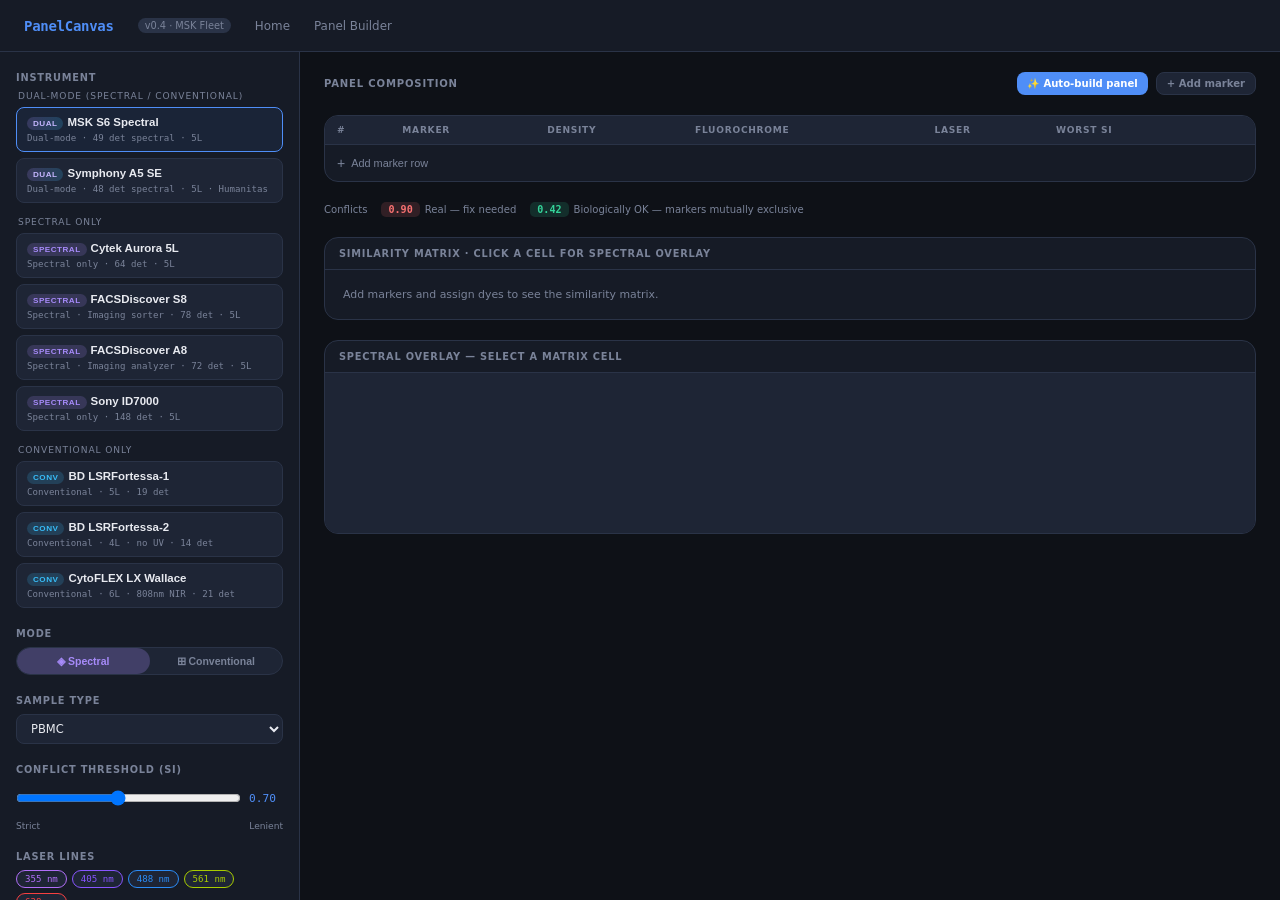
==== panel-builder.html @ 5daf6b0e "Add files via upload" ====
<!DOCTYPE html>
<html lang="en">
<head>
<meta charset="UTF-8" />
<meta name="viewport" content="width=device-width, initial-scale=1.0" />
<title>Panel Builder — PanelCanvas</title>
<style>
/* ── reset & tokens ──────────────────────────────────────────── */
*, *::before, *::after { box-sizing: border-box; margin: 0; padding: 0; }
:root {
  --bg:        #0e1117;
  --surface:   #161b26;
  --surface2:  #1e2535;
  --border:    #2a3347;
  --border2:   #3a4560;
  --text:      #e8eaf0;
  --muted:     #7a8399;
  --accent:    #4f8ef7;
  --accent2:   #6ba3ff;
  --ok:        #34d399;
  --warn:      #fbbf24;
  --danger:    #f87171;
  --spectral:  #a78bfa;
  --conv:      #38bdf8;
  --dual-a:    #a78bfa;
  --dual-b:    #38bdf8;
  --radius:    8px;
  --radius-lg: 14px;
  --font:      'IBM Plex Mono', 'Fira Code', monospace;
  --font-sans: 'Inter', system-ui, sans-serif;
}
html { font-size: 14px; }
body {
  background: var(--bg);
  color: var(--text);
  font-family: var(--font-sans);
  min-height: 100vh;
  display: grid;
  grid-template-rows: auto 1fr;
}

/* ── nav ─────────────────────────────────────────────────────── */
nav {
  background: var(--surface);
  border-bottom: 1px solid var(--border);
  padding: 0 24px;
  height: 52px;
  display: flex;
  align-items: center;
  gap: 24px;
  position: sticky; top: 0; z-index: 200;
}
.nav-logo { font-family: var(--font); font-size: 1rem; font-weight: 700;
  color: var(--accent); letter-spacing: -0.02em; }
.nav-version { font-size: .7rem; background: var(--border); color: var(--muted);
  padding: 2px 7px; border-radius: 99px; }
nav a { color: var(--muted); text-decoration: none; font-size: .85rem; }
nav a:hover { color: var(--text); }
.nav-spacer { flex: 1; }

/* ── layout shell ────────────────────────────────────────────── */
.shell {
  display: grid;
  grid-template-columns: 300px 1fr;
  gap: 0;
  height: calc(100vh - 52px);
  overflow: hidden;
}
.sidebar {
  background: var(--surface);
  border-right: 1px solid var(--border);
  overflow-y: auto;
  padding: 20px 16px;
  display: flex;
  flex-direction: column;
  gap: 20px;
}
.main {
  overflow-y: auto;
  padding: 20px 24px;
  display: flex;
  flex-direction: column;
  gap: 20px;
}

/* ── sidebar widgets ─────────────────────────────────────────── */
.widget { display: flex; flex-direction: column; gap: 8px; }
.widget-label {
  font-size: .7rem;
  text-transform: uppercase;
  letter-spacing: .08em;
  color: var(--muted);
  font-weight: 600;
}

/* ── instrument picker ───────────────────────────────────────── */
.inst-grid {
  display: flex;
  flex-direction: column;
  gap: 6px;
}
.inst-group-label {
  font-size: .65rem;
  text-transform: uppercase;
  letter-spacing: .1em;
  color: var(--muted);
  margin-top: 8px;
  padding-left: 2px;
}
.inst-group-label:first-child { margin-top: 0; }
.inst-btn {
  background: var(--surface2);
  border: 1px solid var(--border);
  border-radius: var(--radius);
  padding: 8px 10px;
  cursor: pointer;
  text-align: left;
  transition: border-color .15s, background .15s;
  width: 100%;
}
.inst-btn:hover { border-color: var(--border2); background: #252d40; }
.inst-btn.active {
  border-color: var(--accent);
  background: rgba(79,142,247,.08);
}
.inst-btn-name {
  font-size: .82rem;
  font-weight: 600;
  color: var(--text);
  margin-bottom: 3px;
}
.inst-btn-badge {
  font-size: .65rem;
  color: var(--muted);
  font-family: var(--font);
}
.type-pill {
  display: inline-block;
  font-size: .58rem;
  font-weight: 700;
  text-transform: uppercase;
  letter-spacing: .06em;
  padding: 2px 6px;
  border-radius: 99px;
  margin-right: 4px;
}
.pill-spectral { background: rgba(167,139,250,.18); color: var(--spectral); }
.pill-conv     { background: rgba(56,189,248,.18);  color: var(--conv); }
.pill-dual     { background: linear-gradient(90deg,rgba(167,139,250,.2),rgba(56,189,248,.2));
                 color: #c4b5fd; }

/* ── mode toggle (dual instruments) ─────────────────────────── */
.mode-toggle-wrap {
  display: none;
  align-items: center;
  gap: 0;
  background: var(--surface2);
  border: 1px solid var(--border);
  border-radius: 99px;
  overflow: hidden;
  width: 100%;
}
.mode-toggle-wrap.visible { display: flex; }
.mode-btn {
  flex: 1;
  background: transparent;
  border: none;
  color: var(--muted);
  font-size: .75rem;
  font-weight: 600;
  padding: 7px 0;
  cursor: pointer;
  border-radius: 99px;
  transition: background .15s, color .15s;
  text-align: center;
}
.mode-btn.active-spectral {
  background: rgba(167,139,250,.25);
  color: var(--spectral);
}
.mode-btn.active-conv {
  background: rgba(56,189,248,.25);
  color: var(--conv);
}

/* ── sidebar selects / inputs ────────────────────────────────── */
select, input[type="range"], input[type="number"] {
  background: var(--surface2);
  border: 1px solid var(--border);
  border-radius: var(--radius);
  color: var(--text);
  font-family: var(--font-sans);
  font-size: .82rem;
  padding: 6px 10px;
  width: 100%;
  outline: none;
}
select:focus, input:focus { border-color: var(--accent); }
.threshold-row {
  display: flex; align-items: center; gap: 8px;
}
.threshold-val {
  font-family: var(--font);
  font-size: .8rem;
  color: var(--accent);
  min-width: 34px;
}
.threshold-labels { display: flex; justify-content: space-between;
  font-size: .65rem; color: var(--muted); }

.laser-chips { display: flex; flex-wrap: wrap; gap: 5px; }
.laser-chip {
  font-family: var(--font);
  font-size: .65rem;
  padding: 3px 8px;
  border-radius: 99px;
  border: 1px solid transparent;
  background: var(--surface2);
}

/* ── stat pills ──────────────────────────────────────────────── */
.stats { display: grid; grid-template-columns: 1fr 1fr; gap: 6px; }
.stat {
  background: var(--surface2);
  border: 1px solid var(--border);
  border-radius: var(--radius);
  padding: 8px 10px;
}
.stat-label { font-size: .62rem; color: var(--muted); margin-bottom: 2px;
  text-transform: uppercase; letter-spacing: .06em; }
.stat-val { font-family: var(--font); font-size: 1rem; font-weight: 700;
  color: var(--text); }
.stat-sub { font-size: .6rem; color: var(--muted); margin-top: 1px; }

/* ── action buttons ──────────────────────────────────────────── */
.btn {
  border: none; border-radius: var(--radius); cursor: pointer;
  font-family: var(--font-sans); font-weight: 600; padding: 8px 14px;
  font-size: .8rem; transition: opacity .15s, background .15s;
}
.btn:hover { opacity: .88; }
.btn-primary { background: var(--accent); color: #fff; }
.btn-ghost   { background: var(--surface2); color: var(--muted);
  border: 1px solid var(--border); }
.btn-sm { padding: 5px 10px; font-size: .72rem; }
.btn-row { display: flex; gap: 8px; flex-wrap: wrap; }
.btn-full { width: 100%; }

/* ── upload area ─────────────────────────────────────────────── */
.upload-area {
  border: 1px dashed var(--border);
  border-radius: var(--radius);
  padding: 10px 12px;
  text-align: center;
  font-size: .72rem;
  color: var(--muted);
  cursor: pointer;
  transition: border-color .15s;
  display: flex; align-items: center; justify-content: center; gap: 6px;
}
.upload-area:hover { border-color: var(--accent); color: var(--accent); }
.upload-area input { display: none; }

/* ── main panel table ────────────────────────────────────────── */
.section-head {
  display: flex;
  align-items: center;
  gap: 10px;
  justify-content: space-between;
}
.section-title {
  font-size: .72rem;
  text-transform: uppercase;
  letter-spacing: .08em;
  color: var(--muted);
  font-weight: 600;
}
.table-wrap {
  background: var(--surface);
  border: 1px solid var(--border);
  border-radius: var(--radius-lg);
  overflow-y: auto;
  max-height: 400px;
}
table {
  width: 100%;
  border-collapse: collapse;
  font-size: .82rem;
}
thead th {
  background: var(--surface2);
  text-align: left;
  padding: 9px 12px;
  font-size: .65rem;
  text-transform: uppercase;
  letter-spacing: .08em;
  color: var(--muted);
  font-weight: 700;
  border-bottom: 1px solid var(--border);
}
tbody tr {
  border-bottom: 1px solid var(--border);
  transition: background .1s;
}
tbody tr:last-child { border-bottom: none; }
tbody tr:hover { background: rgba(79,142,247,.04); }
td { padding: 8px 12px; vertical-align: middle; }
td select, td input[type="text"] {
  background: transparent;
  border: 1px solid transparent;
  border-radius: 5px;
  color: var(--text);
  font-size: .8rem;
  padding: 3px 6px;
  width: 100%;
  outline: none;
}
td select:focus, td input[type="text"]:focus {
  border-color: var(--accent);
  background: var(--surface2);
}
.si-badge {
  display: inline-block;
  font-family: var(--font);
  font-size: .72rem;
  padding: 2px 7px;
  border-radius: 5px;
  font-weight: 700;
}
.si-ok   { background: rgba(52,211,153,.15); color: var(--ok); }
.si-warn { background: rgba(251,191,36,.15);  color: var(--warn); }
.si-bad  { background: rgba(248,113,113,.15); color: var(--danger); }
.si-none { color: var(--muted); }
.del-btn {
  background: none; border: none; cursor: pointer; color: var(--muted);
  font-size: 1rem; padding: 2px 6px; border-radius: 5px;
  transition: color .15s, background .15s;
}
.del-btn:hover { color: var(--danger); background: rgba(248,113,113,.12); }
.add-row-btn {
  background: none; border: none; color: var(--muted); cursor: pointer;
  font-size: .78rem; padding: 10px 12px; text-align: left; width: 100%;
  transition: color .15s; display: flex; align-items: center; gap: 6px;
}
.add-row-btn:hover { color: var(--accent); }
.empty-state {
  padding: 40px 20px;
  text-align: center;
  color: var(--muted);
  font-size: .85rem;
}
.empty-icon { font-size: 1.5rem; margin-bottom: 8px; }

/* ── SPECTRAL: SI matrix ─────────────────────────────────────── */
.matrix-wrap {
  background: var(--surface);
  border: 1px solid var(--border);
  border-radius: var(--radius-lg);
  overflow: auto;
  max-height: 420px;
}
.matrix-title { font-size: .7rem; color: var(--muted); padding: 10px 14px;
  border-bottom: 1px solid var(--border); text-transform: uppercase;
  letter-spacing: .08em; font-weight: 600; }
.matrix-table { border-collapse: collapse; font-size: .72rem; font-family: var(--font); }
.matrix-table th, .matrix-table td {
  border: 1px solid var(--border);
  padding: 4px 7px;
  text-align: center;
  min-width: 50px;
  white-space: nowrap;
}
.matrix-table th { background: var(--surface2); color: var(--muted); font-weight: 600; }
.mt-diag { background: var(--surface2); color: var(--border2); }
.mt-ok   { background: rgba(52,211,153,.10);  color: var(--ok); }
.mt-warn { background: rgba(251,191,36,.10);  color: var(--warn); }
.mt-bad  { background: rgba(248,113,113,.12); color: var(--danger); cursor: pointer; }
.mt-bio  { opacity: .4; }
.mt-empty { color: var(--border2); }

/* ── CONVENTIONAL: detector grid ────────────────────────────── */
#conv-view { display: none; flex-direction: column; gap: 20px; }
#conv-view.visible { display: flex; }
#spectral-view { display: none; flex-direction: column; gap: 20px; }
#spectral-view.visible { display: flex; }

.det-grid-wrap {
  background: var(--surface);
  border: 1px solid var(--border);
  border-radius: var(--radius-lg);
  overflow: hidden;
}
.det-grid-head {
  padding: 10px 14px;
  border-bottom: 1px solid var(--border);
  font-size: .7rem; color: var(--muted); text-transform: uppercase;
  letter-spacing: .08em; font-weight: 600;
  display: flex; align-items: center; justify-content: space-between;
}
.det-grid {
  display: grid;
  grid-template-columns: repeat(auto-fill, minmax(150px, 1fr));
  gap: 1px;
  background: var(--border);
}
.det-cell {
  background: var(--surface2);
  padding: 10px 12px;
  display: flex;
  flex-direction: column;
  gap: 4px;
  min-height: 72px;
  transition: background .15s;
}
.det-cell.status-empty  { background: var(--surface2); }
.det-cell.status-ok     { background: rgba(52,211,153,.07); }
.det-cell.status-clash  { background: rgba(248,113,113,.1); }
.det-laser {
  font-size: .58rem; text-transform: uppercase; letter-spacing: .08em;
  font-weight: 700; margin-bottom: 1px;
}
.det-name { font-size: .7rem; font-weight: 600; color: var(--text); }
.det-filter { font-family: var(--font); font-size: .62rem; color: var(--muted); }
.det-dye {
  font-size: .68rem;
  font-family: var(--font);
  padding: 2px 6px;
  border-radius: 4px;
  margin-top: 2px;
  background: rgba(79,142,247,.15);
  color: var(--accent2);
  display: flex; align-items: center; justify-content: space-between;
  gap: 4px;
}
.det-dye.clash { background: rgba(248,113,113,.2); color: var(--danger); }
.det-marker { font-size: .58rem; color: var(--muted); }
.det-empty-label { font-size: .62rem; color: var(--border2); font-style: italic; }

/* ── spread conflicts panel ──────────────────────────────────── */
.conflict-list {
  display: flex;
  flex-direction: column;
  gap: 6px;
}
.conflict-card {
  background: var(--surface2);
  border: 1px solid var(--border);
  border-left: 3px solid var(--warn);
  border-radius: var(--radius);
  padding: 10px 12px;
  font-size: .75rem;
}
.conflict-card.level-high, .conflict-card.level-detector {
  border-left-color: var(--danger);
}
.conflict-card.level-moderate { border-left-color: var(--warn); }
.conflict-pair {
  font-family: var(--font);
  font-weight: 700;
  font-size: .78rem;
  color: var(--text);
  margin-bottom: 4px;
}
.conflict-type {
  display: inline-block;
  font-size: .6rem;
  text-transform: uppercase;
  letter-spacing: .06em;
  padding: 1px 6px;
  border-radius: 99px;
  margin-right: 6px;
}
.ct-detector  { background: rgba(248,113,113,.2); color: var(--danger); }
.ct-tandem    { background: rgba(251,191,36,.18);  color: var(--warn); }
.ct-spread    { background: rgba(167,139,250,.18); color: var(--spectral); }
.conflict-note { color: var(--muted); margin-top: 4px; line-height: 1.5; }
.no-conflicts {
  padding: 20px;
  text-align: center;
  color: var(--muted);
  font-size: .8rem;
}

/* ── modal ───────────────────────────────────────────────────── */
.modal-backdrop {
  display: none; position: fixed; inset: 0; z-index: 500;
  background: rgba(0,0,0,.6);
  align-items: center; justify-content: center;
  backdrop-filter: blur(3px);
}
.modal-backdrop.open { display: flex; }
.modal {
  background: var(--surface);
  border: 1px solid var(--border2);
  border-radius: var(--radius-lg);
  padding: 24px;
  width: 420px;
  max-width: 95vw;
  max-height: 85vh;
  overflow-y: auto;
  display: flex;
  flex-direction: column;
  gap: 16px;
}
.modal-title {
  font-size: 1rem;
  font-weight: 700;
  display: flex;
  justify-content: space-between;
  align-items: center;
}
.modal-close {
  background: none; border: none; color: var(--muted); cursor: pointer;
  font-size: 1.2rem; line-height: 1;
}
.modal-close:hover { color: var(--text); }
.modal label { font-size: .78rem; color: var(--muted); display: block; margin-bottom: 4px; }
.modal input[type="text"], .modal select, .modal textarea {
  background: var(--surface2); border: 1px solid var(--border);
  border-radius: var(--radius); color: var(--text); font-family: var(--font-sans);
  font-size: .82rem; padding: 8px 10px; width: 100%; outline: none;
  resize: vertical;
}
.modal input:focus, .modal select:focus, .modal textarea:focus { border-color: var(--accent); }
.suggested-dyes { display: flex; flex-wrap: wrap; gap: 5px; }
.sug-chip {
  background: var(--surface2); border: 1px solid var(--border);
  border-radius: 99px; font-size: .68rem; font-family: var(--font);
  padding: 3px 10px; cursor: pointer; color: var(--text);
  transition: border-color .12s, background .12s;
}
.sug-chip:hover { border-color: var(--accent); background: rgba(79,142,247,.1); }
.sug-chip.selected { border-color: var(--accent); background: rgba(79,142,247,.18); color: var(--accent); }

/* ── auto-build modal ────────────────────────────────────────── */
.auto-mode-tabs { display: flex; gap: 0; border: 1px solid var(--border);
  border-radius: var(--radius); overflow: hidden; }
.auto-tab { flex: 1; background: transparent; border: none; color: var(--muted);
  font-size: .75rem; padding: 7px; cursor: pointer; transition: background .12s, color .12s; }
.auto-tab.active { background: rgba(79,142,247,.15); color: var(--accent); font-weight: 600; }
.viability-row { display: flex; gap: 8px; align-items: center; }

/* ── spectral overlay (mini) ─────────────────────────────────── */
.overlay-panel {
  background: var(--surface);
  border: 1px solid var(--border);
  border-radius: var(--radius-lg);
  overflow: hidden;
}
.overlay-head {
  padding: 10px 14px;
  border-bottom: 1px solid var(--border);
  font-size: .7rem; color: var(--muted); text-transform: uppercase;
  letter-spacing: .08em; font-weight: 600;
}
canvas#overlay-canvas {
  display: block;
  width: 100%;
  height: 160px;
  background: var(--surface2);
}

/* ── scrollbar ───────────────────────────────────────────────── */
::-webkit-scrollbar { width: 6px; height: 6px; }
::-webkit-scrollbar-track { background: transparent; }
::-webkit-scrollbar-thumb { background: var(--border2); border-radius: 99px; }
::-webkit-scrollbar-thumb:hover { background: var(--muted); }

/* ── toast ───────────────────────────────────────────────────── */
#toast {
  position: fixed; bottom: 24px; left: 50%; transform: translateX(-50%);
  background: var(--surface2); border: 1px solid var(--border2);
  color: var(--text); padding: 8px 18px; border-radius: 99px;
  font-size: .8rem; z-index: 999;
  opacity: 0; transition: opacity .2s;
  pointer-events: none;
}
#toast.show { opacity: 1; }
</style>
</head>
<body>

<!-- ── NAV ─────────────────────────────────────────────────── -->
<nav>
  <span class="nav-logo">PanelCanvas</span>
  <span class="nav-version">v0.4 · MSK Fleet</span>
  <a href="index.html">Home</a>
  <a href="panel-builder.html">Panel Builder</a>
  <span class="nav-spacer"></span>
</nav>

<!-- ── SHELL ───────────────────────────────────────────────── -->
<div class="shell">

  <!-- ── SIDEBAR ──────────────────────────────────────────── -->
  <aside class="sidebar">

    <!-- Instrument picker -->
    <div class="widget">
      <div class="widget-label">Instrument</div>
      <div class="inst-grid" id="inst-grid">
        <!-- populated by JS -->
      </div>
    </div>

    <!-- Mode toggle (dual-mode instruments only) -->
    <div class="widget" id="mode-toggle-widget" style="display:none">
      <div class="widget-label">Mode</div>
      <div class="mode-toggle-wrap visible" id="mode-toggle">
        <button class="mode-btn" id="mode-btn-spectral" onclick="setMode('spectral')">◈ Spectral</button>
        <button class="mode-btn" id="mode-btn-conv"     onclick="setMode('conventional')">⊞ Conventional</button>
      </div>
    </div>

    <!-- Sample type -->
    <div class="widget">
      <div class="widget-label">Sample type</div>
      <select id="sample-type">
        <option>PBMC</option>
        <option>Tumor digest</option>
        <option>Whole blood</option>
        <option>Bone marrow</option>
        <option>Lymph node</option>
        <option>BAL / Bronchoalveolar</option>
        <option>Other</option>
      </select>
    </div>

    <!-- Conflict threshold (spectral only) -->
    <div class="widget" id="threshold-widget">
      <div class="widget-label">Conflict threshold (SI)</div>
      <div class="threshold-row">
        <input type="range" id="si-threshold" min="0.50" max="0.95" step="0.01" value="0.70"
          oninput="document.getElementById('threshold-val').textContent=parseFloat(this.value).toFixed(2); renderAll()">
        <span class="threshold-val" id="threshold-val">0.70</span>
      </div>
      <div class="threshold-labels"><span>Strict</span><span>Lenient</span></div>
    </div>

    <!-- Laser chips -->
    <div class="widget">
      <div class="widget-label">Laser lines</div>
      <div class="laser-chips" id="laser-chips"></div>
    </div>

    <!-- Upload spectra (spectral only) -->
    <div class="widget" id="upload-widget">
      <div class="widget-label">Reference spectra (CSV)</div>
      <label class="upload-area">
        ↑ Upload your spectra CSV
        <input type="file" id="spectra-upload" accept=".csv">
      </label>
      <button class="btn btn-ghost btn-sm" onclick="downloadSpectraTemplate()">↓ Download template</button>
    </div>

    <!-- Export -->
    <div class="widget">
      <button class="btn btn-ghost btn-full" onclick="exportCSV()">↓ Export panel CSV</button>
    </div>

    <!-- Stats -->
    <div class="widget">
      <div class="widget-label">Summary</div>
      <div class="stats">
        <div class="stat">
          <div class="stat-label">Markers</div>
          <div class="stat-val" id="stat-markers">0</div>
        </div>
        <div class="stat">
          <div class="stat-label">Assigned dyes</div>
          <div class="stat-val" id="stat-dyes">0</div>
        </div>
        <div class="stat">
          <div class="stat-label" id="stat-score-label">Worst SI</div>
          <div class="stat-val" id="stat-score">—</div>
          <div class="stat-sub" id="stat-score-sub">Excluding bio pairs</div>
        </div>
        <div class="stat">
          <div class="stat-label">Real conflicts</div>
          <div class="stat-val" id="stat-conflicts">—</div>
          <div class="stat-sub">Biologically relevant</div>
        </div>
      </div>
    </div>

  </aside>

  <!-- ── MAIN ─────────────────────────────────────────────── -->
  <main class="main">

    <!-- Panel table -->
    <div class="section-head">
      <span class="section-title">Panel composition</span>
      <div class="btn-row">
        <button class="btn btn-primary btn-sm" onclick="openAutoModal()">✨ Auto-build panel</button>
        <button class="btn btn-ghost btn-sm" onclick="addRow()">+ Add marker</button>
      </div>
    </div>

    <div class="table-wrap">
      <table id="panel-table">
        <thead>
          <tr>
            <th>#</th>
            <th>Marker</th>
            <th>Density</th>
            <th>Fluorochrome</th>
            <th>Laser</th>
            <th id="score-col-head">Worst SI</th>
            <th></th>
          </tr>
        </thead>
        <tbody id="panel-tbody"></tbody>
      </table>
      <button class="add-row-btn" onclick="addRow()">
        <span style="font-size:1rem">+</span> Add marker row
      </button>
    </div>

    <!-- ── SPECTRAL VIEW ────────────────────────────────── -->
    <div id="spectral-view">

      <!-- Conflict legend -->
      <div class="btn-row" style="font-size:.72rem; color:var(--muted); align-items:center; gap:14px">
        <span>Conflicts</span>
        <span style="display:flex;align-items:center;gap:5px">
          <span class="si-badge si-bad">0.90</span> Real — fix needed
        </span>
        <span style="display:flex;align-items:center;gap:5px">
          <span class="si-badge si-ok">0.42</span> Biologically OK — markers mutually exclusive
        </span>
      </div>

      <!-- SI matrix -->
      <div class="matrix-wrap">
        <div class="matrix-title">Similarity matrix · Click a cell for spectral overlay</div>
        <div id="matrix-container" style="padding:10px"></div>
      </div>

      <!-- Spectral overlay -->
      <div class="overlay-panel">
        <div class="overlay-head" id="overlay-title">Spectral overlay — select a matrix cell</div>
        <canvas id="overlay-canvas" height="160"></canvas>
      </div>

    </div>

    <!-- ── CONVENTIONAL VIEW ────────────────────────────── -->
    <div id="conv-view">

      <!-- Detector occupancy grid -->
      <div class="det-grid-wrap">
        <div class="det-grid-head">
          <span>Detector occupancy</span>
          <span style="font-size:.65rem">
            <span style="color:var(--ok)">● Assigned</span> &nbsp;
            <span style="color:var(--danger)">● Clash</span> &nbsp;
            <span style="color:var(--border2)">○ Empty</span>
          </span>
        </div>
        <div class="det-grid" id="det-grid"></div>
      </div>

      <!-- Spread / tandem conflicts -->
      <div class="section-head">
        <span class="section-title">Spillover &amp; tandem conflicts</span>
      </div>
      <div class="conflict-list" id="spread-conflict-list">
        <div class="no-conflicts" id="no-conflicts-msg">No conflicts — panel looks clean ✓</div>
      </div>

    </div>

  </main>
</div>

<!-- ── ADD MARKER MODAL ─────────────────────────────────── -->
<div class="modal-backdrop" id="add-modal">
  <div class="modal">
    <div class="modal-title">
      Add marker
      <button class="modal-close" onclick="closeModal('add-modal')">✕</button>
    </div>
    <div>
      <label>Marker</label>
      <input type="text" id="modal-marker" placeholder="e.g. CD3, CD8a, FOXP3" autocomplete="off"
        oninput="updateSuggestedDyes(this.value)">
    </div>
    <div>
      <label>Fluorochrome (optional)</label>
      <input type="text" id="modal-fluoro" placeholder="Type or pick below" autocomplete="off">
    </div>
    <div>
      <label>Suggested dyes</label>
      <div class="suggested-dyes" id="suggested-dyes-container"></div>
    </div>
    <div class="btn-row">
      <button class="btn btn-ghost" onclick="closeModal('add-modal')">Cancel</button>
      <button class="btn btn-primary" onclick="confirmAddMarker()">Add to panel</button>
    </div>
  </div>
</div>

<!-- ── AUTO-BUILD MODAL ─────────────────────────────────── -->
<div class="modal-backdrop" id="auto-modal">
  <div class="modal" style="width:500px">
    <div class="modal-title">
      ✨ Auto-build panel
      <button class="modal-close" onclick="closeModal('auto-modal')">✕</button>
    </div>

    <div>
      <div class="widget-label" style="margin-bottom:6px">Mode</div>
      <div class="auto-mode-tabs">
        <button class="auto-tab active" id="auto-tab-scratch" onclick="setAutoTab('scratch')">From scratch</button>
        <button class="auto-tab" id="auto-tab-fill"   onclick="setAutoTab('fill')">Fill gaps</button>
        <button class="auto-tab" id="auto-tab-suggest" onclick="setAutoTab('suggest')">Suggest missing</button>
      </div>
    </div>

    <div>
      <label>Markers (comma- or newline-separated)</label>
      <textarea id="auto-markers" rows="6"
        placeholder="CD3, CD4, CD8a, CD19, NK1.1, FoxP3&#10;&#10;Type marker names. Unknown names get density 'medium'."></textarea>
    </div>

    <div>
      <label>Viability dye (lock before auto-building rest)</label>
      <div class="viability-row">
        <select id="auto-viab">
          <option value="">— Let auto-builder pick —</option>
          <!-- populated by JS from DYE_CATALOG when available -->
        </select>
      </div>
    </div>

    <div class="btn-row">
      <button class="btn btn-ghost" onclick="closeModal('auto-modal')">Cancel</button>
      <button class="btn btn-primary" onclick="runAutoBuild()">Generate panel</button>
    </div>

    <div id="auto-proposal" style="display:none">
      <div class="section-title" style="margin-bottom:8px">Proposed panel</div>
      <div id="auto-proposal-body"></div>
      <div class="btn-row" style="margin-top:10px">
        <button class="btn btn-ghost" onclick="runAutoBuild()">Try again</button>
        <button class="btn btn-primary" onclick="applyAutoBuild()">Apply to panel</button>
      </div>
    </div>
  </div>
</div>

<!-- ── TOAST ─────────────────────────────────────────────── -->
<div id="toast"></div>

<!-- ── SCRIPTS ───────────────────────────────────────────── -->
<script src="js/instruments.js"></script>
<script src="js/conventional_spread.js"></script>
<script src="js/scoring.js"></script>
<script src="js/dyes.js"></script>
<script src="js/markers.js"></script>
<script src="js/coexpression.js"></script>

<script>
/* ════════════════════════════════════════════════════════════════
   STATE
   ════════════════════════════════════════════════════════════════ */
let currentInstrumentId = 's6';
let currentMode = 'spectral';   // 'spectral' | 'conventional'
let panelRows = [];             // {id, marker, density, fluorochrome}
let nextId = 1;
let autoTabMode = 'scratch';
let pendingAutoBuild = [];

const DENSITIES = ['high', 'medium', 'low', 'very low'];

/* ════════════════════════════════════════════════════════════════
   INSTRUMENT PICKER
   ════════════════════════════════════════════════════════════════ */
function buildInstGrid() {
  const grid = document.getElementById('inst-grid');
  grid.innerHTML = '';

  const groups = [
    { label: 'Dual-mode (spectral / conventional)', ids: ['s6','a5se'] },
    { label: 'Spectral only', ids: ['aurora5L','s8','a8','id7000'] },
    { label: 'Conventional only', ids: ['fortessa1','fortessa2','cytoflexLX'] },
  ];

  groups.forEach(g => {
    const gl = document.createElement('div');
    gl.className = 'inst-group-label';
    gl.textContent = g.label;
    grid.appendChild(gl);

    g.ids.forEach(id => {
      const inst = INSTRUMENTS[id];
      if (!inst) return;
      const btn = document.createElement('button');
      btn.className = 'inst-btn' + (id === currentInstrumentId ? ' active' : '');
      btn.dataset.id = id;

      const pillClass = inst.type === 'dual' ? 'pill-dual' :
                        inst.type === 'spectral' ? 'pill-spectral' : 'pill-conv';
      const pillLabel = inst.type === 'dual' ? 'Dual' :
                        inst.type === 'spectral' ? 'Spectral' : 'Conv';

      btn.innerHTML = `
        <div class="inst-btn-name"><span class="type-pill ${pillClass}">${pillLabel}</span>${inst.name}</div>
        <div class="inst-btn-badge">${inst.badge}</div>
      `;
      btn.onclick = () => selectInstrument(id);
      grid.appendChild(btn);
    });
  });
}

function selectInstrument(id) {
  currentInstrumentId = id;
  const inst = INSTRUMENTS[id];
  // Set mode to instrument's default
  currentMode = inst.defaultMode || inst.type;
  if (currentMode === 'dual') currentMode = 'spectral';

  // Update active state in grid
  document.querySelectorAll('.inst-btn').forEach(b => {
    b.classList.toggle('active', b.dataset.id === id);
  });

  // Show/hide mode toggle
  const modeWidget = document.getElementById('mode-toggle-widget');
  modeWidget.style.display = inst.type === 'dual' ? '' : 'none';
  updateModeToggleUI();

  // Update laser chips
  renderLaserChips(inst.lasers);

  // Update score column label
  updateScoreColLabel();

  // Threshold + upload only for spectral
  const isSpectral = currentMode === 'spectral';
  document.getElementById('threshold-widget').style.display = isSpectral ? '' : 'none';
  document.getElementById('upload-widget').style.display = isSpectral ? '' : 'none';

  renderAll();
}

function setMode(mode) {
  currentMode = mode;
  updateModeToggleUI();
  updateScoreColLabel();

  const isSpectral = mode === 'spectral';
  document.getElementById('threshold-widget').style.display = isSpectral ? '' : 'none';
  document.getElementById('upload-widget').style.display = isSpectral ? '' : 'none';

  renderAll();
}

function updateModeToggleUI() {
  const bs = document.getElementById('mode-btn-spectral');
  const bc = document.getElementById('mode-btn-conv');
  bs.className = 'mode-btn' + (currentMode === 'spectral' ? ' active-spectral' : '');
  bc.className = 'mode-btn' + (currentMode === 'conventional' ? ' active-conv' : '');
}

function updateScoreColLabel() {
  const lbl = document.getElementById('score-col-head');
  lbl.textContent = currentMode === 'conventional' ? 'Conflict' : 'Worst SI';
  const statLbl = document.getElementById('stat-score-label');
  statLbl.textContent = currentMode === 'conventional' ? 'Conflicts' : 'Worst SI';
}

function renderLaserChips(lasers) {
  const cont = document.getElementById('laser-chips');
  cont.innerHTML = '';
  (lasers || []).forEach(nm => {
    const chip = document.createElement('span');
    chip.className = 'laser-chip';
    const color = (window.LASER_COLORS || {})[nm] || '#888';
    chip.style.borderColor = color;
    chip.style.color = color;
    chip.textContent = nm + ' nm';
    cont.appendChild(chip);
  });
}

/* ════════════════════════════════════════════════════════════════
   PANEL TABLE
   ════════════════════════════════════════════════════════════════ */
function addRow(marker='', density='medium', fluoro='') {
  panelRows.push({ id: nextId++, marker, density, fluorochrome: fluoro });
  renderPanelTable();
  renderAll();
}

function deleteRow(id) {
  panelRows = panelRows.filter(r => r.id !== id);
  renderPanelTable();
  renderAll();
}

function renderPanelTable() {
  const tbody = document.getElementById('panel-tbody');
  const inst = INSTRUMENTS[currentInstrumentId];
  tbody.innerHTML = '';

  if (!panelRows.length) {
    tbody.innerHTML = `<tr><td colspan="7">
      <div class="empty-state">
        <div class="empty-icon">◎</div>
        No markers yet.<br>Click <strong>+ Add marker</strong> to start, or <strong>✨ Auto-build</strong>.
      </div>
    </td></tr>`;
    return;
  }

  // Get all pair scores for this panel in one pass
  const result = window.scorePanel
    ? window.scorePanel(panelRows, inst, currentMode)
    : null;

  panelRows.forEach((row, i) => {
    const tr = document.createElement('tr');

    // Per-row worst conflict
    let worstDisplay = '<span class="si-none">—</span>';
    if (result && row.fluorochrome) {
      if (currentMode !== 'conventional') {
        // Worst SI for this row
        const myPairs = result.pairScores.filter(p =>
          (p.dyeA === row.fluorochrome || p.dyeB === row.fluorochrome) && p.bioClass === 'real'
        );
        if (myPairs.length) {
          const worst = Math.max(...myPairs.map(p => p.si));
          const cls = worst >= 0.9 ? 'si-bad' : worst >= 0.7 ? 'si-warn' : 'si-ok';
          worstDisplay = `<span class="si-badge ${cls}">${worst.toFixed(2)}</span>`;
        }
      } else {
        // Conventional: show worst conflict level
        const myPairs = result.pairScores.filter(p =>
          p.dyeA === row.fluorochrome || p.dyeB === row.fluorochrome
        );
        const levels = myPairs.map(p => p.convLevel);
        if (levels.includes('detector') || levels.includes('spread_high')) {
          worstDisplay = '<span class="si-badge si-bad">Conflict</span>';
        } else if (levels.includes('spread_moderate')) {
          worstDisplay = '<span class="si-badge si-warn">Warn</span>';
        } else if (myPairs.length) {
          worstDisplay = '<span class="si-badge si-ok">OK</span>';
        }
      }
    }

    // Laser for dye
    let laserText = '—';
    if (row.fluorochrome && inst) {
      if (currentMode === 'conventional') {
        const det = window.getDetectorForDye
          ? window.getDetectorForDye(row.fluorochrome, inst)
          : null;
        laserText = det ? det.laser + ' nm' : '—';
      } else {
        // Rough laser assignment from DYE_EMISSION peak
        const em = window.DYE_EMISSION && window.DYE_EMISSION[row.fluorochrome];
        if (em) {
          const lasers = inst.lasers || [];
          // Pick closest laser that could excite (peak > laser+10)
          const exc = lasers.filter(l => em.peak > l + 10);
          laserText = exc.length ? exc[exc.length-1] + ' nm' : '—';
        }
      }
    }

    // Build dye options
    const dyeOpts = buildDyeOptions(row.marker, row.density, inst);

    tr.innerHTML = `
      <td style="color:var(--muted);font-family:var(--font)">${i+1}</td>
      <td><input type="text" value="${_esc(row.marker)}" placeholder="Marker"
          oninput="updateRow(${row.id},'marker',this.value)"></td>
      <td>
        <select onchange="updateRow(${row.id},'density',this.value)">
          ${DENSITIES.map(d=>`<option${d===row.density?' selected':''}>${d}</option>`).join('')}
        </select>
      </td>
      <td>
        <select onchange="updateRow(${row.id},'fluorochrome',this.value)">
          <option value="">— pick dye —</option>
          ${dyeOpts}
        </select>
      </td>
      <td style="color:var(--muted);font-size:.72rem;font-family:var(--font)">${laserText}</td>
      <td>${worstDisplay}</td>
      <td><button class="del-btn" onclick="deleteRow(${row.id})">✕</button></td>
    `;
    tbody.appendChild(tr);

    // Set select to current value
    const sel = tr.querySelectorAll('select')[1];
    if (sel && row.fluorochrome) sel.value = row.fluorochrome;
  });
}

function buildDyeOptions(marker, density, inst) {
  // Use DYE_CATALOG if available (from dyes.js)
  const catalog = window.DYE_CATALOG || [];
  const relevant = catalog.filter(d => {
    // Filter to dyes that have an assigned detector on this instrument (conventional)
    // or appear in DYE_EMISSION (spectral)
    if (currentMode === 'conventional') {
      return window.getDetectorForDye
        ? window.getDetectorForDye(d.name, inst) !== null
        : true;
    }
    return window.DYE_EMISSION ? (d.name in window.DYE_EMISSION) : true;
  });

  if (!relevant.length) {
    // Fallback: keys from DYE_EMISSION
    return Object.keys(window.DYE_EMISSION || {})
      .map(n => `<option>${_esc(n)}</option>`).join('');
  }

  return relevant.map(d => `<option value="${_esc(d.name)}">${_esc(d.name)}</option>`).join('');
}

function updateRow(id, field, value) {
  const row = panelRows.find(r => r.id === id);
  if (row) {
    row[field] = value;
    // Re-render table for laser + score columns, but skip full DOM rebuild to avoid select flicker
    renderScoreAndLaserCells();
    renderAll();
  }
}

function renderScoreAndLaserCells() {
  // Light refresh: just re-render the table (full for now; optimize later if needed)
  renderPanelTable();
}

/* ════════════════════════════════════════════════════════════════
   RENDER ALL (score views)
   ════════════════════════════════════════════════════════════════ */
function renderAll() {
  const inst = INSTRUMENTS[currentInstrumentId];
  const isConv = currentMode === 'conventional';

  // Show/hide views
  document.getElementById('spectral-view').classList.toggle('visible', !isConv);
  document.getElementById('conv-view').classList.toggle('visible', isConv);

  // Score
  const result = window.scorePanel
    ? window.scorePanel(panelRows, inst, currentMode)
    : null;

  // Stats
  const assigned = panelRows.filter(r => r.fluorochrome).length;
  document.getElementById('stat-markers').textContent   = panelRows.length;
  document.getElementById('stat-dyes').textContent      = assigned;

  if (result) {
    const s = result.summary;
    if (!isConv) {
      // Spectral
      const threshold = parseFloat(document.getElementById('si-threshold').value);
      const realConflicts = result.pairScores.filter(p =>
        p.bioClass === 'real' && p.si >= threshold
      ).length;
      const worst = result.pairScores
        .filter(p => p.bioClass === 'real')
        .reduce((mx, p) => Math.max(mx, p.si), 0);
      document.getElementById('stat-score').textContent    = worst > 0 ? worst.toFixed(2) : '—';
      document.getElementById('stat-conflicts').textContent = realConflicts || '—';
    } else {
      // Conventional
      const hardConflicts = result.detectorClashes.length + result.spreadConflicts.filter(c => c.severity === 'high').length;
      const warnConflicts = result.spreadConflicts.filter(c => c.severity !== 'high').length;
      document.getElementById('stat-score').textContent    = hardConflicts || (warnConflicts ? warnConflicts + ' warn' : '—');
      document.getElementById('stat-conflicts').textContent = (hardConflicts + warnConflicts) || '—';
    }
  } else {
    document.getElementById('stat-score').textContent    = '—';
    document.getElementById('stat-conflicts').textContent = '—';
  }

  if (!isConv) {
    renderSIMatrix(result);
  } else {
    renderDetectorGrid(result);
    renderSpreadConflicts(result);
  }
}

/* ════════════════════════════════════════════════════════════════
   SPECTRAL: SI MATRIX
   ════════════════════════════════════════════════════════════════ */
function renderSIMatrix(result) {
  const container = document.getElementById('matrix-container');
  const threshold = parseFloat(document.getElementById('si-threshold').value);
  const rows = panelRows.filter(r => r.fluorochrome);

  if (!rows.length || !result) {
    container.innerHTML = '<div style="color:var(--muted);font-size:.78rem;padding:8px">Add markers and assign dyes to see the similarity matrix.</div>';
    return;
  }

  const labels = rows.map(r => r.marker || r.fluorochrome);
  let html = '<table class="matrix-table"><thead><tr><th></th>';
  labels.forEach(l => { html += `<th title="${_esc(l)}">${_esc(l.length > 6 ? l.slice(0,5)+'…' : l)}</th>`; });
  html += '</tr></thead><tbody>';

  rows.forEach((rA, i) => {
    html += `<tr><th>${_esc(labels[i].length>6?labels[i].slice(0,5)+'…':labels[i])}</th>`;
    rows.forEach((rB, j) => {
      if (i === j) { html += '<td class="mt-diag">·</td>'; return; }
      if (i > j) {
        // lower triangle mirrors upper
        const pair = result.pairScores.find(p =>
          (p.dyeA===rA.fluorochrome && p.dyeB===rB.fluorochrome) ||
          (p.dyeA===rB.fluorochrome && p.dyeB===rA.fluorochrome)
        );
        if (!pair) { html += '<td class="mt-empty">—</td>'; return; }
        const si = pair.si;
        const bio = pair.bioClass !== 'real';
        let cls = si >= threshold ? 'mt-bad' : si >= threshold - 0.15 ? 'mt-warn' : 'mt-ok';
        if (bio) cls += ' mt-bio';
        const onclick = `showOverlay('${_esc(rA.fluorochrome)}','${_esc(rB.fluorochrome)}','${_esc(rA.marker)}','${_esc(rB.marker)}')`;
        html += `<td class="${cls}" title="${_esc(rA.marker)} vs ${_esc(rB.marker)}: SI=${si}" onclick="${onclick}">${si.toFixed(2)}</td>`;
      } else {
        html += '<td></td>';
      }
    });
    html += '</tr>';
  });

  html += '</tbody></table>';
  container.innerHTML = html;
}

/* ════════════════════════════════════════════════════════════════
   SPECTRAL OVERLAY
   ════════════════════════════════════════════════════════════════ */
function showOverlay(dyeA, dyeB, markerA, markerB) {
  const inst = INSTRUMENTS[currentInstrumentId];
  const canvas = document.getElementById('overlay-canvas');
  const ctx = canvas.getContext('2d');
  const W = canvas.offsetWidth; const H = canvas.offsetHeight;
  canvas.width = W; canvas.height = H;

  ctx.clearRect(0,0,W,H);
  ctx.fillStyle = getComputedStyle(document.documentElement).getPropertyValue('--surface2') || '#1e2535';
  ctx.fillRect(0,0,W,H);

  const dets = inst.detectors || [];
  if (!dets.length || !window.DYE_EMISSION) return;

  function getVec(dye) {
    const em = window.DYE_EMISSION[dye]; if (!em) return null;
    return dets.map(d => {
      const x = d.center; const mu = em.peak; const sig = em.sigma;
      return Math.exp(-0.5*Math.pow((x-mu)/sig,2));
    });
  }

  const vecA = getVec(dyeA);
  const vecB = getVec(dyeB);
  if (!vecA && !vecB) return;

  function drawCurve(vec, color) {
    if (!vec) return;
    const max = Math.max(...vec, 0.001);
    ctx.beginPath();
    vec.forEach((v, i) => {
      const x = (i / (vec.length-1)) * W;
      const y = H - 10 - (v/max) * (H-20);
      i === 0 ? ctx.moveTo(x,y) : ctx.lineTo(x,y);
    });
    ctx.strokeStyle = color; ctx.lineWidth = 2.5;
    ctx.stroke();
    // fill
    ctx.lineTo(W, H); ctx.lineTo(0, H); ctx.closePath();
    ctx.fillStyle = color.replace(')', ',0.1)').replace('rgb(','rgba(');
    ctx.fill();
  }

  drawCurve(vecA, '#a78bfa');
  drawCurve(vecB, '#38bdf8');

  document.getElementById('overlay-title').textContent =
    `Spectral overlay — ${markerA} (${dyeA}) vs ${markerB} (${dyeB})`;
}

/* ════════════════════════════════════════════════════════════════
   CONVENTIONAL: DETECTOR OCCUPANCY GRID
   ════════════════════════════════════════════════════════════════ */
function renderDetectorGrid(result) {
  const grid = document.getElementById('det-grid');
  const inst = INSTRUMENTS[currentInstrumentId];
  const occupancy = window.getDetectorOccupancy
    ? window.getDetectorOccupancy(panelRows, inst)
    : [];

  grid.innerHTML = '';

  // Group by laser for display
  const lasers = [...new Set(occupancy.map(o => o.detector.laser))];
  lasers.forEach(laser => {
    const slots = occupancy.filter(o => o.detector.laser === laser);
    slots.forEach(o => {
      const cell = document.createElement('div');
      cell.className = `det-cell status-${o.status}`;

      const laserColor = (window.LASER_COLORS || {})[laser] || '#888';
      let dyeHtml = '';
      if (o.assignedDyes.length === 0) {
        dyeHtml = '<span class="det-empty-label">empty</span>';
      } else {
        dyeHtml = o.assignedDyes.map((a, idx) =>
          `<div class="det-dye${o.status==='clash' && idx>0?' clash':''}">
            <span>${_esc(a.dye)}</span>
            <span class="det-marker">${_esc(a.marker)}</span>
          </div>`
        ).join('');
      }

      cell.innerHTML = `
        <div class="det-laser" style="color:${laserColor}">${laser} nm</div>
        <div class="det-name">${_esc(o.detector.name)}</div>
        <div class="det-filter">${_esc(o.detector.filter)}</div>
        ${dyeHtml}
      `;
      grid.appendChild(cell);
    });
  });

  if (!occupancy.length) {
    grid.innerHTML = '<div style="padding:20px;color:var(--muted);font-size:.78rem">No detector configuration for this instrument in conventional mode.</div>';
  }
}

/* ════════════════════════════════════════════════════════════════
   CONVENTIONAL: SPREAD CONFLICTS
   ════════════════════════════════════════════════════════════════ */
function renderSpreadConflicts(result) {
  const list = document.getElementById('spread-conflict-list');
  const noMsg = document.getElementById('no-conflicts-msg');

  if (!result) { noMsg.style.display = ''; return; }

  // Combine detector clashes + spread conflicts
  const items = [];

  (result.detectorClashes || []).forEach(clash => {
    items.push({
      pair: clash.dyes.join(' + '),
      level: 'detector',
      type: 'detector_overlap',
      note: `Both dyes map to the same detector slot (${_esc(clash.detector?.name)} · ${_esc(clash.detector?.filter)}). Only one can be used per panel.`
    });
  });

  (result.spreadConflicts || []).forEach(c => {
    items.push({
      pair: c.dyeA + ' + ' + c.dyeB,
      level: c.severity,
      type: c.type,
      note: c.note
    });
  });

  if (!items.length) {
    noMsg.style.display = '';
    // Remove any old cards
    list.querySelectorAll('.conflict-card').forEach(c => c.remove());
    return;
  }
  noMsg.style.display = 'none';
  list.querySelectorAll('.conflict-card').forEach(c => c.remove());

  items.forEach(item => {
    const card = document.createElement('div');
    card.className = `conflict-card level-${item.level === 'high' ? 'high' : item.level}`;

    const typeLabel = {
      'detector_overlap': 'Same detector',
      'tandem_degradation': 'Tandem degradation',
      'compensation_burden': 'Compensation burden',
    }[item.type] || item.type;

    const typeClass = {
      'detector_overlap': 'ct-detector',
      'tandem_degradation': 'ct-tandem',
      'compensation_burden': 'ct-spread',
    }[item.type] || 'ct-spread';

    card.innerHTML = `
      <div class="conflict-pair">${_esc(item.pair)}</div>
      <span class="conflict-type ${typeClass}">${_esc(typeLabel)}</span>
      <span style="font-size:.6rem;color:${item.level==='detector'||item.level==='high'?'var(--danger)':'var(--warn)'}">
        ${item.level === 'detector' || item.level === 'high' ? '● High' : '● Moderate'}
      </span>
      <div class="conflict-note">${_esc(item.note)}</div>
    `;
    list.appendChild(card);
  });
}

/* ════════════════════════════════════════════════════════════════
   ADD MARKER MODAL
   ════════════════════════════════════════════════════════════════ */
function openAddModal() {
  document.getElementById('modal-marker').value = '';
  document.getElementById('modal-fluoro').value = '';
  document.getElementById('suggested-dyes-container').innerHTML = '';
  openModal('add-modal');
  setTimeout(() => document.getElementById('modal-marker').focus(), 50);
}

function updateSuggestedDyes(marker) {
  const cont = document.getElementById('suggested-dyes-container');
  const inst = INSTRUMENTS[currentInstrumentId];
  cont.innerHTML = '';

  // Pull from DYE_CATALOG suggestions if available
  let dyes = Object.keys(window.DYE_EMISSION || {});

  if (currentMode === 'conventional' && window.getDetectorForDye) {
    dyes = dyes.filter(d => window.getDetectorForDye(d, inst) !== null);
  }

  // Show first 20
  dyes.slice(0, 20).forEach(name => {
    const chip = document.createElement('button');
    chip.className = 'sug-chip';
    chip.textContent = name;
    chip.onclick = () => {
      document.getElementById('modal-fluoro').value = name;
      cont.querySelectorAll('.sug-chip').forEach(c => c.classList.remove('selected'));
      chip.classList.add('selected');
    };
    cont.appendChild(chip);
  });
}

function confirmAddMarker() {
  const marker = document.getElementById('modal-marker').value.trim();
  const fluoro  = document.getElementById('modal-fluoro').value.trim();
  if (!marker) { toast('Enter a marker name'); return; }
  addRow(marker, 'medium', fluoro);
  closeModal('add-modal');
}

/* ════════════════════════════════════════════════════════════════
   AUTO-BUILD MODAL
   ════════════════════════════════════════════════════════════════ */
function openAutoModal() {
  openModal('auto-modal');
  document.getElementById('auto-proposal').style.display = 'none';
}

function setAutoTab(tab) {
  autoTabMode = tab;
  ['scratch','fill','suggest'].forEach(t => {
    document.getElementById('auto-tab-'+t).classList.toggle('active', t===tab);
  });
}

function runAutoBuild() {
  const raw = document.getElementById('auto-markers').value;
  const markerList = raw.split(/[,\n]+/).map(s=>s.trim()).filter(Boolean)
    .filter(m => m.toLowerCase() !== 'viability');
  if (!markerList.length) { toast('Enter at least one marker'); return; }

  const viabLocked = document.getElementById('auto-viab').value;
  const inst = INSTRUMENTS[currentInstrumentId];
  const isConv = currentMode === 'conventional';
  const laserOrder = inst.lasers || [];

  // Use DYES catalog (dyes.js) — fall back to DYE_EMISSION keys if unavailable
  const DYES = window.DYES || {};
  // ── Co-expression helper ──────────────────────────────────
  const RULES = window.COEXPRESSION_RULES || [];
  function getRelation(mA, mB) {
    const a = mA.toLowerCase(), b = mB.toLowerCase();
    const rule = RULES.find(r =>
      (r[0].toLowerCase() === a && r[1].toLowerCase() === b) ||
      (r[0].toLowerCase() === b && r[1].toLowerCase() === a)
    );
    return rule ? rule[2] : 'independent';
  }
  function mustSeparate(mA, mB) {
    const rel = getRelation(mA, mB);
    return rel === 'co-expressed' || rel === 'subset';
  }
  function canShare(mA, mB) {
    return getRelation(mA, mB) === 'exclusive';
  }

  // Laser abbreviation → nm map (matches dyes.js excite field)
  const EXCITE_MAP = { UV:355, V:405, B:488, YG:561, R:638 };

  function getDyeExciteNm(dyeName) {
    const d = DYES[dyeName];
    if (d && d.excite) return EXCITE_MAP[d.excite] || null;
    // Fallback: derive from DYE_EMISSION peak
    const em = window.DYE_EMISSION && window.DYE_EMISSION[dyeName];
    if (!em) return null;
    const exc = laserOrder.filter(l => em.peak > l + 10);
    return exc.length ? exc[exc.length-1] : null;
  }

  function getBrightness(dyeName) {
    const d = DYES[dyeName];
    if (!d) return 2;
    return { 'very-high':4, 'high':3, 'medium':2, 'low':1 }[d.brightness] || 2;
  }

  function getResolution(dyeName) {
    const d = DYES[dyeName];
    return d ? (d.resolution || 2) : 2;
  }

  function getSpillover(dyeName) {
    const d = DYES[dyeName];
    return d ? (d.spillover || 2) : 2;
  }

  function isViabilityDye(dyeName) {
    const d = DYES[dyeName];
    return d && d.category === 'Viability';
  }

  // Score how well a dye fits a marker density
  // Higher = better fit
  function densityFitScore(dyeName, density) {
    const res = getResolution(dyeName);  // 1=dim, 4=bright
    const sp  = getSpillover(dyeName);   // 1=clean, 4=high spillover
    if (density === 'low' || density === 'very low') {
      // Low density → need BRIGHT dye (high resolution rank), spillover secondary
      return res * 3 - sp;
    } else if (density === 'high') {
      if (sp >= 4) return -10; // hard veto for very high spillover
      if (res >= 3) return -5; // hard veto for bright dyes on high-density antigens
      return (5 - res) * 3 + (5 - sp) * 2;
    } else {
      // Medium: balance
      return res + (5 - sp);
    }
  }

  // Build candidate pool — exclude viability dyes from general pool
  const allDyes = Object.keys(DYES).filter(d => {
    if (isViabilityDye(d)) return false;
    if (isConv && window.getDetectorForDye) {
      return window.getDetectorForDye(d, inst) !== null;
    }
    // Spectral: must be in DYE_EMISSION
    return window.DYE_EMISSION && (d in window.DYE_EMISSION);
  });

  // Count how many markers per laser we can afford
  const maxPerLaser = Math.max(3, Math.ceil(markerList.length / laserOrder.length) + 1);

  const usedDyes = new Set();
  const usedDetectors = new Set();
  const laserCount = {};
  laserOrder.forEach(l => { laserCount[String(l)] = 0; });

  // Check if a dye can be assigned without conflict
  function canAssign(dye, density, markerBeingAssigned) {
    if (!dye || usedDyes.has(dye)) return false;
    const laser = getDyeExciteNm(dye);
    if (!laser) return false;

    // Laser budget check
    if ((laserCount[String(laser)] || 0) >= maxPerLaser) return false;

    if (isConv && window.getDetectorForDye) {
      const det = window.getDetectorForDye(dye, inst);
      if (!det || usedDetectors.has(det.id)) return false;
      if (window.getSpreadConflict) {
        for (const used of usedDyes) {
          const c = window.getSpreadConflict(dye, used);
          if (c && c.severity === 'high') return false;
        }
      }
    } else {
      // Spectral: SI check — but skip if markers are biologically exclusive
      if (window.getSpectralSI) {
        for (const used of usedDyes) {
          // Find which marker owns this used dye
          const usedMarkerObj = assignments.find(a => a.fluorochrome === used);
          const usedMarker = usedMarkerObj ? usedMarkerObj.marker : '';
          // If exclusive, high SI is OK — skip conflict check
          if (canShare(markerBeingAssigned, usedMarker)) continue;
          if (window.getSpectralSI(dye, used, inst) > 0.7) return false;
        }
      }
      // Co-expressed pairs must go on different lasers
      const dyeLaser = getDyeExciteNm(dye);
      for (const a of assignments) {
        if (!a.fluorochrome) continue;
        if (mustSeparate(markerBeingAssigned, a.marker)) {
          const usedLaser = getDyeExciteNm(a.fluorochrome);
          if (usedLaser && dyeLaser && usedLaser === dyeLaser) return false;
        }
      }
    }
    return true;
  }

  function assign(dye) {
    usedDyes.add(dye);
    const laser = getDyeExciteNm(dye);
    if (laser) laserCount[String(laser)] = (laserCount[String(laser)] || 0) + 1;
    if (isConv && window.getDetectorForDye) {
      const det = window.getDetectorForDye(dye, inst);
      if (det) usedDetectors.add(det.id);
    }
  }

  // Pick best dye for a given density from candidates
  function pickBest(density, candidatePool, markerName) {
    const valid = candidatePool.filter(d => canAssign(d, density, markerName));
    if (!valid.length) return '';
    // Sort by: laser balance first, then density fit, then low spillover
    valid.sort((a, b) => {
      const laserA = getDyeExciteNm(a) || 0;
      const laserB = getDyeExciteNm(b) || 0;
      const countA = laserCount[String(laserA)] || 0;
      const countB = laserCount[String(laserB)] || 0;

      let coexpPenaltyA = 0, coexpPenaltyB = 0;
      for (const assigned of assignments) {
        if (!assigned.fluorochrome) continue;
        if (mustSeparate(markerName, assigned.marker)) {
          const al = getDyeExciteNm(assigned.fluorochrome);
          if (al === laserA) coexpPenaltyA += 3;
          if (al === laserB) coexpPenaltyB += 3;
        }
      }

      const scoreA = countA + coexpPenaltyA - densityFitScore(a, density);
      const scoreB = countB + coexpPenaltyB - densityFitScore(b, density);
      return scoreA - scoreB;
    });
    return valid[0];
  }

  const assignments = [];

  // 1. Assign viability
  let viabDye = viabLocked;
  if (!viabDye) {
    const viabPool = Object.keys(DYES).filter(d => {
      if (!isViabilityDye(d)) return false;
      if (isConv && window.getDetectorForDye) {
        const det = window.getDetectorForDye(d, inst);
        return det && !usedDetectors.has(det.id);
      }
      return window.DYE_EMISSION && (d in window.DYE_EMISSION);
    });
    // Prefer UV or Violet amine-reactive viability dyes
    const preferred = viabPool.filter(d => {
      const ex = getDyeExciteNm(d);
      return ex === 355 || ex === 405;
    });
    viabDye = preferred[0] || viabPool[0] || '';
  }
  if (viabDye) {
    assign(viabDye);
    assignments.push({ marker: 'Viability', density: 'high', fluorochrome: viabDye });
  }

  // 2. Sort markers by density — assign dim antigens (low/very low) first
  // because they need the brightest dyes; those are scarcer
  const DENSITY_ORDER = ['very low', 'low', 'medium', 'high'];
  const markerObjs = markerList.map((m, i) => {
    const known = window.MARKERS && window.MARKERS.find(mk => mk.name.toLowerCase() === m.toLowerCase());
    const density = known ? known.density : (i < 3 ? 'high' : i < 6 ? 'medium' : 'low');
    return { marker: m, density };
  });
  markerObjs.sort((a, b) =>
    DENSITY_ORDER.indexOf(a.density) - DENSITY_ORDER.indexOf(b.density)
  );

  // 3. Assign each marker
  markerObjs.forEach(({ marker, density }) => {
    let assigned = pickBest(density, allDyes, marker);
    if (assigned) {
      assign(assigned);
    } else {
      // Fallback: relax laser cap, only block on hard SI conflicts
      for (let fi = 0; fi < allDyes.length; fi++) {
        const candidate = allDyes[fi];
        if (usedDyes.has(candidate)) continue;
        let blocked = false;
        if (window.getSpectralSI) {
          for (const used of usedDyes) {
            const usedMarkerObj = assignments.find(a => a.fluorochrome === used);
            const usedMarker = usedMarkerObj ? usedMarkerObj.marker : '';
            if (canShare(marker, usedMarker)) continue;
            if (window.getSpectralSI(candidate, used, inst) > 0.85) { blocked = true; break; }
          }
        }
        if (!blocked) {
          assigned = candidate;
          usedDyes.add(candidate);
          const al = getDyeExciteNm(candidate);
          if (al) laserCount[String(al)] = (laserCount[String(al)] || 0) + 1;
          break;
        }
      }
    }
    assignments.push({ marker, density, fluorochrome: assigned || '' });
  });

  // Re-sort assignments back to original marker order for display
  const origOrder = markerList.reduce((acc, m, i) => { acc[m] = i; return acc; }, {});
  assignments.sort((a, b) => {
    if (a.marker === 'Viability') return -1;
    if (b.marker === 'Viability') return 1;
    return (origOrder[a.marker] || 0) - (origOrder[b.marker] || 0);
  });

  pendingAutoBuild = assignments;

  const propBody = document.getElementById('auto-proposal-body');
  propBody.innerHTML = assignments.map(a => {
    const d = DYES[a.fluorochrome];
    const laser = a.fluorochrome ? getDyeExciteNm(a.fluorochrome) : null;
    const laserLabel = laser ? laser + ' nm' : '';
    return `<div style="font-size:.78rem;padding:5px 0;border-bottom:1px solid var(--border);display:grid;grid-template-columns:1fr auto auto;gap:10px;align-items:center">
      <span style="color:var(--text)">${_esc(a.marker)} <span style="color:var(--muted);font-size:.65rem">(${a.density})</span></span>
      <span style="color:var(--muted);font-size:.65rem;font-family:var(--font)">${laserLabel}</span>
      <span style="font-family:var(--font);color:var(--accent2)">${_esc(a.fluorochrome||'—')}</span>
    </div>`;
  }).join('');

  document.getElementById('auto-proposal').style.display = '';
}
 window.applyAutoBuild = function() {
  panelRows = pendingAutoBuild.map((a) => ({
    id: nextId++,
    marker: a.marker,
    density: a.density,
    fluorochrome: a.fluorochrome
  }));
  closeModal('auto-modal');
  renderPanelTable();
  renderAll();
  toast('Panel applied ✓');
}; 
/* ════════════════════════════════════════════════════════════════
   EXPORT
   ════════════════════════════════════════════════════════════════ */
function exportCSV() {
  if (!panelRows.length) { toast('No markers to export'); return; }
  const inst = INSTRUMENTS[currentInstrumentId];
  const result = window.scorePanel ? window.scorePanel(panelRows, inst, currentMode) : null;

  const header = 'Marker,Density,Fluorochrome,Laser,Score,Mode,Instrument\n';
  const lines = panelRows.map(r => {
    let laser = '—';
    if (r.fluorochrome) {
      if (currentMode === 'conventional' && window.getDetectorForDye) {
        const d = window.getDetectorForDye(r.fluorochrome, inst);
        if (d) laser = d.laser + ' nm';
      } else if (window.DYE_EMISSION) {
        const em = window.DYE_EMISSION[r.fluorochrome];
        if (em) {
          const lasers = inst.lasers || [];
          const exc = lasers.filter(l => em.peak > l + 10);
          if (exc.length) laser = exc[exc.length-1] + ' nm';
        }
      }
    }
    // Worst score for this row
    let score = '—';
    if (result && r.fluorochrome) {
      const myPairs = result.pairScores.filter(p =>
        (p.dyeA===r.fluorochrome || p.dyeB===r.fluorochrome) && p.bioClass==='real'
      );
      if (currentMode !== 'conventional' && myPairs.length) {
        score = Math.max(...myPairs.map(p=>p.si)).toFixed(2);
      } else if (currentMode === 'conventional' && myPairs.length) {
        const levels = myPairs.map(p=>p.convLevel);
        score = levels.includes('detector') ? 'CONFLICT' :
                levels.includes('spread_high') ? 'HIGH' :
                levels.includes('spread_moderate') ? 'WARN' : 'OK';
      }
    }
    return [r.marker, r.density, r.fluorochrome||'', laser, score, currentMode, inst.name]
      .map(v => `"${(v||'').replace(/"/g,'""')}"`).join(',');
  });

  const blob = new Blob([header + lines.join('\n')], { type: 'text/csv' });
  const a = document.createElement('a'); a.href = URL.createObjectURL(blob);
  a.download = `panelcanvas_${inst.shortName}_${currentMode}_${new Date().toISOString().slice(0,10)}.csv`;
  a.click();
  toast('CSV exported ✓');
}

function downloadSpectraTemplate() {
  const inst = INSTRUMENTS[currentInstrumentId];
  const dets = inst.detectors || [];
  const header = 'Dye,' + dets.map(d => d.center+'nm').join(',') + '\n';
  const example = 'BV421,' + dets.map(() => '0.00').join(',') + '\n';
  const blob = new Blob([header + example], { type: 'text/csv' });
  const a = document.createElement('a'); a.href = URL.createObjectURL(blob);
  a.download = `spectra_template_${inst.shortName}.csv`;
  a.click();
}

/* ════════════════════════════════════════════════════════════════
   MODAL HELPERS
   ════════════════════════════════════════════════════════════════ */
function openModal(id)  { document.getElementById(id).classList.add('open'); }
function closeModal(id) { document.getElementById(id).classList.remove('open'); }

document.querySelectorAll('.modal-backdrop').forEach(b => {
  b.addEventListener('click', e => { if (e.target === b) b.classList.remove('open'); });
});

// Wire up "Add marker" button in table → modal
window.addRow = function(m='', d='medium', f='') {
  if (!m) { openAddModal(); return; }
  panelRows.push({ id: nextId++, marker: m, density: d, fluorochrome: f });
  renderPanelTable();
  renderAll();
};

/* ════════════════════════════════════════════════════════════════
   TOAST
   ════════════════════════════════════════════════════════════════ */
function toast(msg) {
  const el = document.getElementById('toast');
  el.textContent = msg; el.classList.add('show');
  clearTimeout(el._t); el._t = setTimeout(() => el.classList.remove('show'), 2500);
}

/* ════════════════════════════════════════════════════════════════
   UTILS
   ════════════════════════════════════════════════════════════════ */
function _esc(s) {
  return String(s||'').replace(/&/g,'&amp;').replace(/</g,'&lt;').replace(/>/g,'&gt;').replace(/"/g,'&quot;');
}

/* ════════════════════════════════════════════════════════════════
   INIT
   ════════════════════════════════════════════════════════════════ */
document.addEventListener('DOMContentLoaded', () => {
  buildInstGrid();
  selectInstrument('s6');

  // Wire viab dropdown
  const viabSel = document.getElementById('auto-viab');
  const viabDyes = ['LIVE/DEAD Aqua','LIVE/DEAD Blue','LIVE/DEAD Near-IR',
    'Ghost Violet 450','Ghost Violet 510','Ghost Red 780','Zombie Aqua',
    'Zombie Yellow','Zombie Red','Zombie NIR','7-AAD','PI','TO-PRO-3',
    'DAPI','Hoechst 33342','BUV395','BUV496'];
  viabDyes.forEach(d => {
    const opt = document.createElement('option');
    opt.value = d; opt.textContent = d;
    viabSel.appendChild(opt);
  });

  // Spectra upload (stub — plugs into existing v0.3 upload handler if present)
  document.getElementById('spectra-upload').addEventListener('change', e => {
    const file = e.target.files[0];
    if (!file) return;
    toast('Spectra uploaded: ' + file.name + ' (will apply on next score pass)');
    // Full CSV parsing handled by existing uploadSpectra() if present
    if (window.uploadSpectra) window.uploadSpectra(file);
    e.target.value = '';
  });
});
</script>
</body>
</html>
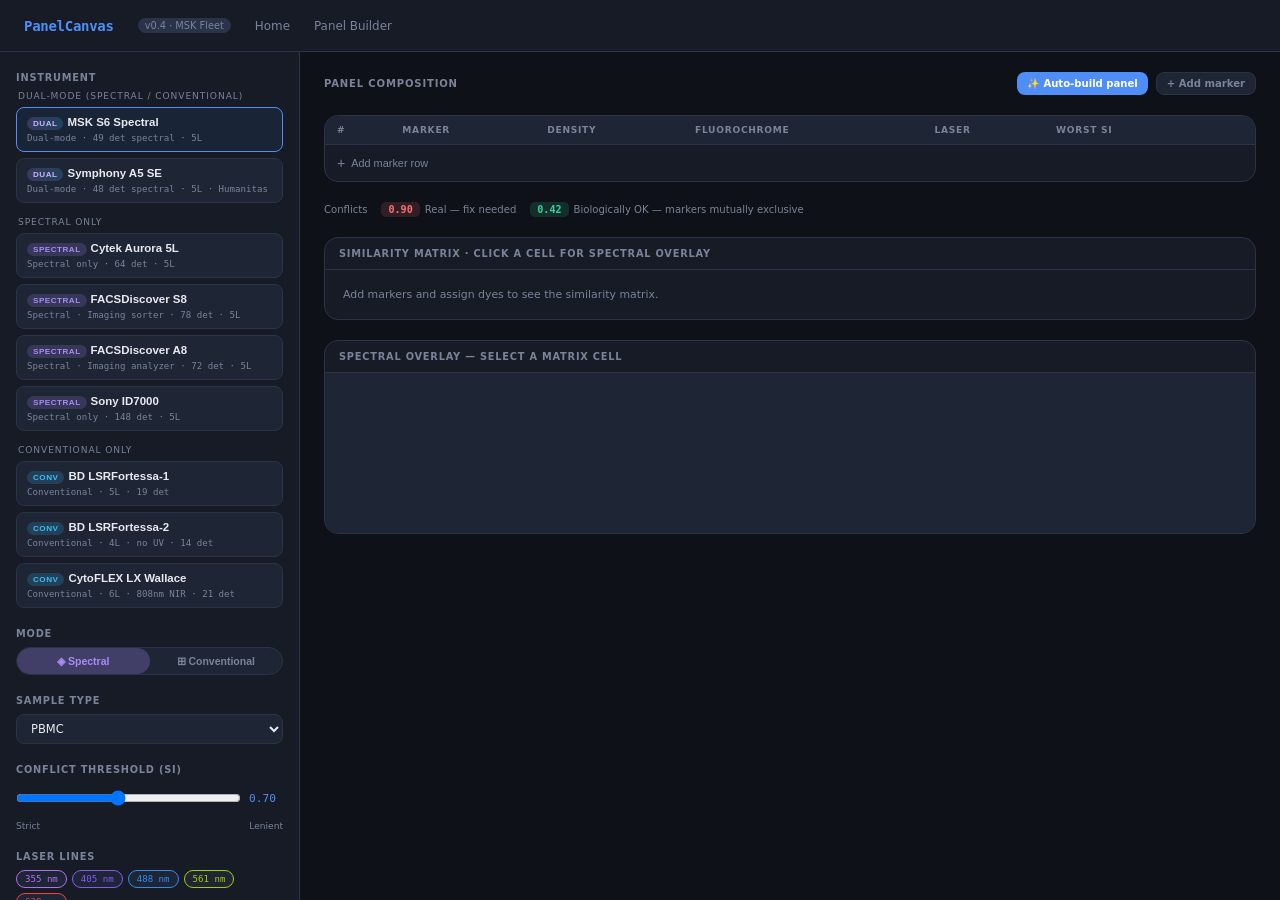
==== commit 1cef61bb: "Add files via upload" ====
--- a/panel-builder.html
+++ b/panel-builder.html
@@ -645,12 +645,16 @@
 
     <!-- Upload spectra (spectral only) -->
     <div class="widget" id="upload-widget">
-      <div class="widget-label">Reference spectra (CSV)</div>
-      <label class="upload-area">
-        ↑ Upload your spectra CSV
+      <div class="widget-label">Spectra source</div>
+      <div id="spectra-status" style="font-size:.7rem;color:var(--muted);padding:4px 0;transition:opacity 1s">
+        Initializing…
+      </div>
+      <label class="upload-area" style="margin-top:4px">
+        ↑ Upload custom spectra CSV
         <input type="file" id="spectra-upload" accept=".csv">
       </label>
       <button class="btn btn-ghost btn-sm" onclick="downloadSpectraTemplate()">↓ Download template</button>
+      <button class="btn btn-ghost btn-sm" onclick="if(window.clearSpectraCache){clearSpectraCache();location.reload();}">↺ Refresh spectra</button>
     </div>
 
     <!-- Export -->
@@ -856,6 +860,7 @@
 <!-- ── SCRIPTS ───────────────────────────────────────────── -->
 <script src="js/instruments.js"></script>
 <script src="js/conventional_spread.js"></script>
+<script src="js/spectra.js"></script>
 <script src="js/scoring.js"></script>
 <script src="js/dyes.js"></script>
 <script src="js/markers.js"></script>
@@ -1508,8 +1513,9 @@
     if (d && d.excite) return EXCITE_MAP[d.excite] || null;
     // Fallback: derive from DYE_EMISSION peak
     const em = window.DYE_EMISSION && window.DYE_EMISSION[dyeName];
-    if (!em) return null;
-    const exc = laserOrder.filter(l => em.peak > l + 10);
+    const peak = em ? em.peak : (d && d.peak ? d.peak : null);
+    if (!peak) return null;
+    const exc = laserOrder.filter(l => peak > l + 10);
     return exc.length ? exc[exc.length-1] : null;
   }
 
@@ -1534,84 +1540,27 @@
     return d && d.category === 'Viability';
   }
 
-  // Score how well a dye fits a marker density
-  // Higher = better fit
-  function densityFitScore(dyeName, density) {
-    const res = getResolution(dyeName);  // 1=dim, 4=bright
-    const sp  = getSpillover(dyeName);   // 1=clean, 4=high spillover
-    if (density === 'low' || density === 'very low') {
-      // Low density → need BRIGHT dye (high resolution rank), spillover secondary
-      return res * 3 - sp;
-    } else if (density === 'high') {
-      if (sp >= 4) return -10; // hard veto for very high spillover
-      if (res >= 3) return -5; // hard veto for bright dyes on high-density antigens
-      return (5 - res) * 3 + (5 - sp) * 2;
-    } else {
-      // Medium: balance
-      return res + (5 - sp);
-    }
-  }
-
-  // Build candidate pool — exclude viability dyes from general pool
+  // ── Scoring helpers ─────────────────────────────────────────
+  // All constraints are PENALTIES in a composite score.
+  // Only two hard blocks: already used dye, and (conventional) same detector slot.
+  // Everything else — laser balance, co-expression, density, spillover — is scored.
+
+  // Build candidate pool — exclude viability dyes and dyes with no emission data
   const allDyes = Object.keys(DYES).filter(d => {
     if (isViabilityDye(d)) return false;
     if (isConv && window.getDetectorForDye) {
       return window.getDetectorForDye(d, inst) !== null;
     }
-    // Spectral: must be in DYE_EMISSION
-    return window.DYE_EMISSION && (d in window.DYE_EMISSION);
+    // Spectral: need peak data for SI scoring
+    if (window.DYE_EMISSION && (d in window.DYE_EMISSION)) return true;
+    const dyeData = DYES[d];
+    return dyeData && dyeData.peak;
   });
-
-  // Count how many markers per laser we can afford
-  const maxPerLaser = Math.max(3, Math.ceil(markerList.length / laserOrder.length) + 1);
 
   const usedDyes = new Set();
   const usedDetectors = new Set();
   const laserCount = {};
   laserOrder.forEach(l => { laserCount[String(l)] = 0; });
-
-  // Check if a dye can be assigned without conflict
-  function canAssign(dye, density, markerBeingAssigned) {
-    if (!dye || usedDyes.has(dye)) return false;
-    const laser = getDyeExciteNm(dye);
-    if (!laser) return false;
-
-    // Laser budget check
-    if ((laserCount[String(laser)] || 0) >= maxPerLaser) return false;
-
-    if (isConv && window.getDetectorForDye) {
-      const det = window.getDetectorForDye(dye, inst);
-      if (!det || usedDetectors.has(det.id)) return false;
-      if (window.getSpreadConflict) {
-        for (const used of usedDyes) {
-          const c = window.getSpreadConflict(dye, used);
-          if (c && c.severity === 'high') return false;
-        }
-      }
-    } else {
-      // Spectral: SI check — but skip if markers are biologically exclusive
-      if (window.getSpectralSI) {
-        for (const used of usedDyes) {
-          // Find which marker owns this used dye
-          const usedMarkerObj = assignments.find(a => a.fluorochrome === used);
-          const usedMarker = usedMarkerObj ? usedMarkerObj.marker : '';
-          // If exclusive, high SI is OK — skip conflict check
-          if (canShare(markerBeingAssigned, usedMarker)) continue;
-          if (window.getSpectralSI(dye, used, inst) > 0.7) return false;
-        }
-      }
-      // Co-expressed pairs must go on different lasers
-      const dyeLaser = getDyeExciteNm(dye);
-      for (const a of assignments) {
-        if (!a.fluorochrome) continue;
-        if (mustSeparate(markerBeingAssigned, a.marker)) {
-          const usedLaser = getDyeExciteNm(a.fluorochrome);
-          if (usedLaser && dyeLaser && usedLaser === dyeLaser) return false;
-        }
-      }
-    }
-    return true;
-  }
 
   function assign(dye) {
     usedDyes.add(dye);
@@ -1623,32 +1572,112 @@
     }
   }
 
-  // Pick best dye for a given density from candidates
-  function pickBest(density, candidatePool, markerName) {
-    const valid = candidatePool.filter(d => canAssign(d, density, markerName));
-    if (!valid.length) return '';
-    // Sort by: laser balance first, then density fit, then low spillover
-    valid.sort((a, b) => {
-      const laserA = getDyeExciteNm(a) || 0;
-      const laserB = getDyeExciteNm(b) || 0;
-      const countA = laserCount[String(laserA)] || 0;
-      const countB = laserCount[String(laserB)] || 0;
-
-      let coexpPenaltyA = 0, coexpPenaltyB = 0;
-      for (const assigned of assignments) {
-        if (!assigned.fluorochrome) continue;
-        if (mustSeparate(markerName, assigned.marker)) {
-          const al = getDyeExciteNm(assigned.fluorochrome);
-          if (al === laserA) coexpPenaltyA += 3;
-          if (al === laserB) coexpPenaltyB += 3;
+  /**
+   * Score a candidate dye for a given marker/density.
+   * Lower score = better. Returns Infinity if hard-blocked.
+   */
+  function scoreDye(dye, density, markerName) {
+    if (!dye || usedDyes.has(dye)) return Infinity;
+    const laser = getDyeExciteNm(dye);
+    if (!laser) return Infinity;
+
+    // Hard block: conventional detector already taken
+    if (isConv && window.getDetectorForDye) {
+      const det = window.getDetectorForDye(dye, inst);
+      if (!det || usedDetectors.has(det.id)) return Infinity;
+    }
+
+    let score = 0;
+    const res = getResolution(dye);  // 1=dim, 4=bright
+    const sp  = getSpillover(dye);   // 1=clean, 4=high spillover
+
+    // ── Density fit (most important) ──────────────────────────
+    if (density === 'very low' || density === 'low') {
+      // Need bright dye — penalize dimness heavily
+      score += (5 - res) * 4;
+      score += sp * 1;              // spillover secondary
+    } else if (density === 'high') {
+      // Need dim dye — penalize brightness
+      score += res * 4;
+      score += sp * 3;              // spillover more important here
+    } else {
+      // Medium: balance brightness and spillover
+      score += (5 - res) * 1;      // slight preference for brighter
+      score += sp * 2;
+    }
+
+    // ── Laser balance — prefer less-used lasers ───────────────
+    const laserUse = laserCount[String(laser)] || 0;
+    score += laserUse * 3;
+
+    // ── Co-expression penalty — prefer different laser ────────
+    for (const a of assignments) {
+      if (!a.fluorochrome) continue;
+      const aLaser = getDyeExciteNm(a.fluorochrome);
+      if (aLaser !== laser) continue;
+      if (mustSeparate(markerName, a.marker)) score += 8;  // strong penalty, not block
+      if (canShare(markerName, a.marker)) score -= 2;      // slight bonus for exclusive pairs
+    }
+
+    // ── Near-duplicate dye penalty ───────────────────────────
+    // Dyes on the same laser with peaks within 25nm are near-duplicates
+    // (e.g. VioBlue vs eFluor 450, AF488 vs cFluor B515). Hard block these.
+    const dyePeak = (window.DYE_EMISSION && window.DYE_EMISSION[dye])
+      ? window.DYE_EMISSION[dye].peak
+      : (DYES[dye] ? DYES[dye].peak : null);
+    if (dyePeak) {
+      for (const used of usedDyes) {
+        const usedPeak = (window.DYE_EMISSION && window.DYE_EMISSION[used])
+          ? window.DYE_EMISSION[used].peak
+          : (DYES[used] ? DYES[used].peak : null);
+        if (!usedPeak) continue;
+        const usedLaser = getDyeExciteNm(used);
+        if (usedLaser === laser && Math.abs(dyePeak - usedPeak) < 25) {
+          return Infinity; // near-duplicate — hard block regardless of biology
         }
       }
-
-      const scoreA = countA + coexpPenaltyA - densityFitScore(a, density);
-      const scoreB = countB + coexpPenaltyB - densityFitScore(b, density);
-      return scoreA - scoreB;
-    });
-    return valid[0];
+    }
+
+    // ── Spectral SI penalty (spectral mode only) ──────────────
+    if (!isConv && window.getSpectralSI) {
+      for (const used of usedDyes) {
+        const usedMarkerObj = assignments.find(a => a.fluorochrome === used);
+        const usedMarker = usedMarkerObj ? usedMarkerObj.marker : '';
+        const si = window.getSpectralSI(dye, used, inst);
+        if (canShare(markerName, usedMarker)) {
+          // Exclusive pair — SI conflict is biologically OK, small penalty
+          score += si * 2;
+        } else {
+          // Co-expressed or unknown — SI conflict matters
+          if (si > 0.75) return Infinity; // block SI > 0.75 for co-expressed/unknown
+          score += si * 15;              // heavy penalty for high SI
+        }
+      }
+    }
+
+    // ── Conventional spread penalty ───────────────────────────
+    if (isConv && window.getSpreadConflict) {
+      for (const used of usedDyes) {
+        const c = window.getSpreadConflict(dye, used);
+        if (c) score += c.severity === 'high' ? 15 : 5;
+      }
+    }
+
+    return score;
+  }
+
+  /**
+   * Pick the best dye for a marker from the candidate pool.
+   * Returns the dye name with lowest score, or '' if all blocked.
+   */
+  function pickBest(density, candidatePool, markerName) {
+    let bestDye = '';
+    let bestScore = Infinity;
+    for (const dye of candidatePool) {
+      const s = scoreDye(dye, density, markerName);
+      if (s < bestScore) { bestScore = s; bestDye = dye; }
+    }
+    return bestDye;
   }
 
   const assignments = [];
@@ -1688,34 +1717,12 @@
     DENSITY_ORDER.indexOf(a.density) - DENSITY_ORDER.indexOf(b.density)
   );
 
-  // 3. Assign each marker
+  // 3. Assign each marker — pickBest uses pure scoring, no hard blocks except
+  //    already-used dyes and conventional detector clashes.
+  //    Every marker will get a dye; quality is maximized via score.
   markerObjs.forEach(({ marker, density }) => {
-    let assigned = pickBest(density, allDyes, marker);
-    if (assigned) {
-      assign(assigned);
-    } else {
-      // Fallback: relax laser cap, only block on hard SI conflicts
-      for (let fi = 0; fi < allDyes.length; fi++) {
-        const candidate = allDyes[fi];
-        if (usedDyes.has(candidate)) continue;
-        let blocked = false;
-        if (window.getSpectralSI) {
-          for (const used of usedDyes) {
-            const usedMarkerObj = assignments.find(a => a.fluorochrome === used);
-            const usedMarker = usedMarkerObj ? usedMarkerObj.marker : '';
-            if (canShare(marker, usedMarker)) continue;
-            if (window.getSpectralSI(candidate, used, inst) > 0.85) { blocked = true; break; }
-          }
-        }
-        if (!blocked) {
-          assigned = candidate;
-          usedDyes.add(candidate);
-          const al = getDyeExciteNm(candidate);
-          if (al) laserCount[String(al)] = (laserCount[String(al)] || 0) + 1;
-          break;
-        }
-      }
-    }
+    const assigned = pickBest(density, allDyes, marker);
+    if (assigned) assign(assigned);
     assignments.push({ marker, density, fluorochrome: assigned || '' });
   });
 
@@ -1857,6 +1864,20 @@
   buildInstGrid();
   selectInstrument('s6');
 
+  // Initialize real spectra from FPbase (async — scoring improves once loaded)
+  if (window.initSpectra) {
+    const spectraStatus = document.getElementById('spectra-status');
+    if (spectraStatus) spectraStatus.textContent = 'Loading real spectra…';
+    window.initSpectra().then(() => {
+      if (spectraStatus) spectraStatus.textContent = 'Real spectra loaded ✓';
+      setTimeout(() => { if (spectraStatus) spectraStatus.style.opacity = '0'; }, 3000);
+      // Re-render scoring with real spectra
+      renderAll();
+    }).catch(() => {
+      if (spectraStatus) spectraStatus.textContent = 'Using synthetic spectra';
+    });
+  }
+
   // Wire viab dropdown
   const viabSel = document.getElementById('auto-viab');
   const viabDyes = ['LIVE/DEAD Aqua','LIVE/DEAD Blue','LIVE/DEAD Near-IR',
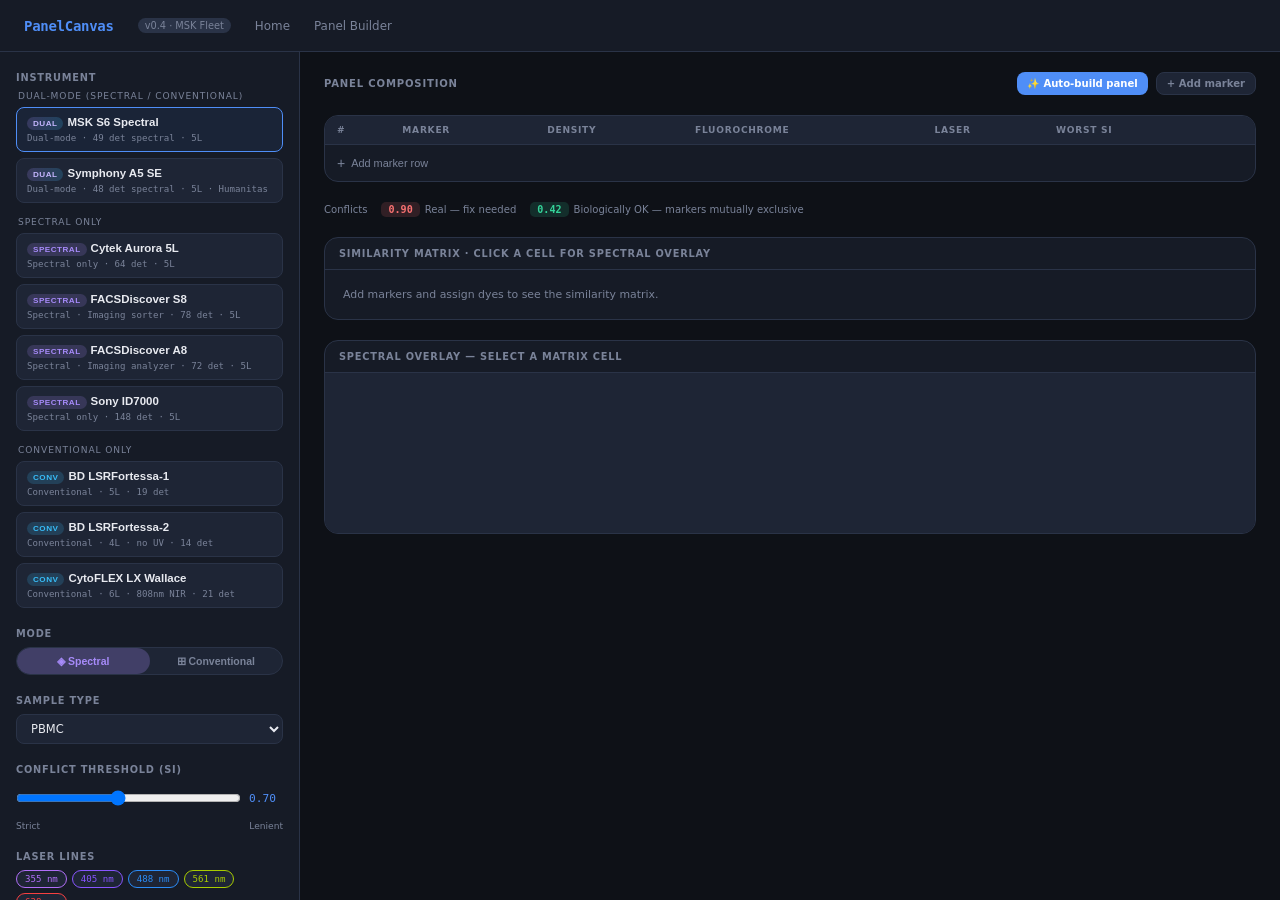
==== commit feb7146f: "Add files via upload" ====
--- a/panel-builder.html
+++ b/panel-builder.html
@@ -861,6 +861,7 @@
 <script src="js/instruments.js"></script>
 <script src="js/conventional_spread.js"></script>
 <script src="js/spectra.js"></script>
+<script src="js/spectra_data.js"></script>
 <script src="js/scoring.js"></script>
 <script src="js/dyes.js"></script>
 <script src="js/markers.js"></script>
@@ -1645,12 +1646,42 @@
         const usedMarker = usedMarkerObj ? usedMarkerObj.marker : '';
         const si = window.getSpectralSI(dye, used, inst);
         if (canShare(markerName, usedMarker)) {
-          // Exclusive pair — SI conflict is biologically OK, small penalty
           score += si * 2;
         } else {
-          // Co-expressed or unknown — SI conflict matters
-          if (si > 0.75) return Infinity; // block SI > 0.75 for co-expressed/unknown
-          score += si * 15;              // heavy penalty for high SI
+          if (si > 0.75) return Infinity;
+          score += si * 15;
+        }
+      }
+    }
+
+    // ── SIR penalty: how much this dye reduces neighbors' resolution ─
+    // SIR[dye][used] = fraction by which 'dye' reduces 'used' staining index
+    // Weighted by 'used' dye's marker density: dim antigens hurt more
+    if (!isConv && window.getRealSIR) {
+      for (const used of usedDyes) {
+        const sir = window.getRealSIR(dye, used);
+        if (sir !== null && sir > 0) {
+          const usedMarkerObj = assignments.find(a => a.fluorochrome === used);
+          const usedDensity = usedMarkerObj ? usedMarkerObj.density : 'medium';
+          // More penalty if the victim dye carries a dim/rare antigen
+          const densityWeight = { 'very low': 4, 'low': 3, 'medium': 2, 'high': 1 }[usedDensity] || 2;
+          score += sir * densityWeight * 8;
+        }
+        // Also check reverse: how much does 'used' reduce this dye's SI
+        const sirRev = window.getRealSIR(used, dye);
+        if (sirRev !== null && sirRev > 0) {
+          const densityWeight = { 'very low': 4, 'low': 3, 'medium': 2, 'high': 1 }[density] || 2;
+          score += sirRev * densityWeight * 8;
+        }
+      }
+    }
+
+    // ── SSM penalty (conventional mode): real spillover spreading ────
+    if (isConv && window.getRealSSM) {
+      for (const used of usedDyes) {
+        const ssm = window.getRealSSM(dye, used);
+        if (ssm !== null && ssm > 10) {
+          score += Math.log(ssm) * 2;
         }
       }
     }
